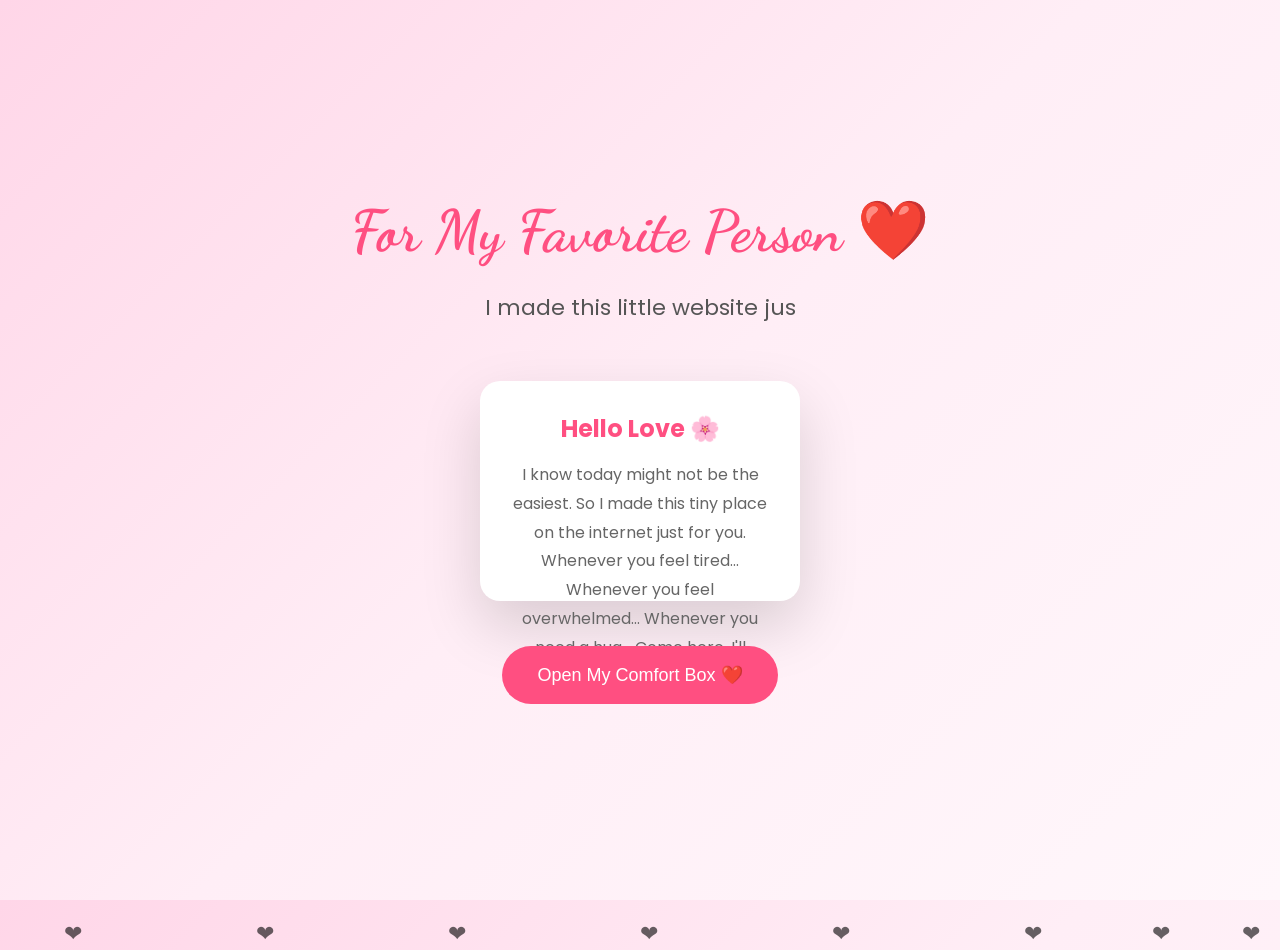
==== index.html @ c2cfd444 "Add files via upload" ====
<!DOCTYPE html>
<html lang="en">

<head>

<meta charset="UTF-8">
<meta name="viewport" content="width=device-width, initial-scale=1.0">

<title>For My Love ❤️</title>

<link rel="preconnect" href="https://fonts.googleapis.com">
<link rel="preconnect" href="https://fonts.gstatic.com" crossorigin>

<link href="https://fonts.googleapis.com/css2?family=Poppins:wght@300;500;700&family=Dancing+Script:wght@700&display=swap" rel="stylesheet">

<link rel="stylesheet" href="style.css">

</head>

<body>

<div class="background"></div>

<div class="hearts">
<span>❤</span>
<span>❤</span>
<span>❤</span>
<span>❤</span>
<span>❤</span>
<span>❤</span>
<span>❤</span>
<span>❤</span>
</div>

<div class="container">

<h1 class="title">
For My Favorite Person ❤️
</h1>

<p id="typing"></p>

<div class="envelope">

<div class="letter">

<h2>Hello Love 🌸</h2>

<p>

I know today might not be the easiest.

So I made this tiny place on the internet just for you.

Whenever you feel tired...

Whenever you feel overwhelmed...

Whenever you need a hug...

Come here.

I'll always be waiting.

❤️

</p>

</div>

</div>

<button id="openBtn">
Open My Comfort Box ❤️
</button>

</div>

<script src="script.js"></script>

</body>

</html>
---- style.css ----
*{
margin:0;
padding:0;
box-sizing:border-box;
}

body{

height:100vh;
overflow:hidden;

font-family:Poppins,sans-serif;

background:linear-gradient(
135deg,
#ffd6e8,
#ffeef6,
#fff7fb
);

display:flex;
justify-content:center;
align-items:center;
position:relative;

}

.container{

text-align:center;
z-index:5;

}

.title{

font-size:58px;
font-family:'Dancing Script',cursive;
color:#ff4f81;

margin-bottom:25px;

animation:fadeDown 1.5s ease;

}

#typing{

font-size:22px;

color:#555;

min-height:40px;

margin-bottom:50px;

}

.envelope{

width:320px;
height:220px;

margin:auto;

background:white;

border-radius:20px;

box-shadow:
0 25px 60px rgba(0,0,0,.15);

padding:30px;

animation:float 4s infinite;

transition:.5s;

}

.envelope:hover{

transform:scale(1.05);

}

.letter h2{

color:#ff4f81;

margin-bottom:15px;

}

.letter p{

line-height:1.8;

color:#666;

}

button{

margin-top:45px;

padding:18px 35px;

font-size:18px;

border:none;

border-radius:50px;

cursor:pointer;

background:#ff4f81;

color:white;

transition:.4s;

}

button:hover{

background:#ff2e69;

transform:translateY(-5px);

box-shadow:0 10px 30px rgba(255,79,129,.4);

}

.hearts span{

position:absolute;

bottom:-50px;

font-size:22px;

animation:rise 12s linear infinite;

opacity:.6;

}

.hearts span:nth-child(1){left:5%;animation-delay:0s;}
.hearts span:nth-child(2){left:20%;animation-delay:2s;}
.hearts span:nth-child(3){left:35%;animation-delay:4s;}
.hearts span:nth-child(4){left:50%;animation-delay:1s;}
.hearts span:nth-child(5){left:65%;animation-delay:6s;}
.hearts span:nth-child(6){left:80%;animation-delay:8s;}
.hearts span:nth-child(7){left:90%;animation-delay:3s;}
.hearts span:nth-child(8){left:97%;animation-delay:5s;}

@keyframes rise{

0%{
transform:translateY(0) scale(.7);
opacity:0;
}

30%{
opacity:.6;
}

100%{

transform:translateY(-120vh) scale(1.3);
opacity:0;

}

}

@keyframes float{

0%{
transform:translateY(0);
}

50%{
transform:translateY(-12px);
}

100%{
transform:translateY(0);
}

}

@keyframes fadeDown{

from{

opacity:0;
transform:translateY(-40px);

}

to{

opacity:1;
transform:translateY(0);

}

}

@media(max-width:768px){

.title{

font-size:42px;

}

.envelope{

width:90%;
height:auto;

}

}
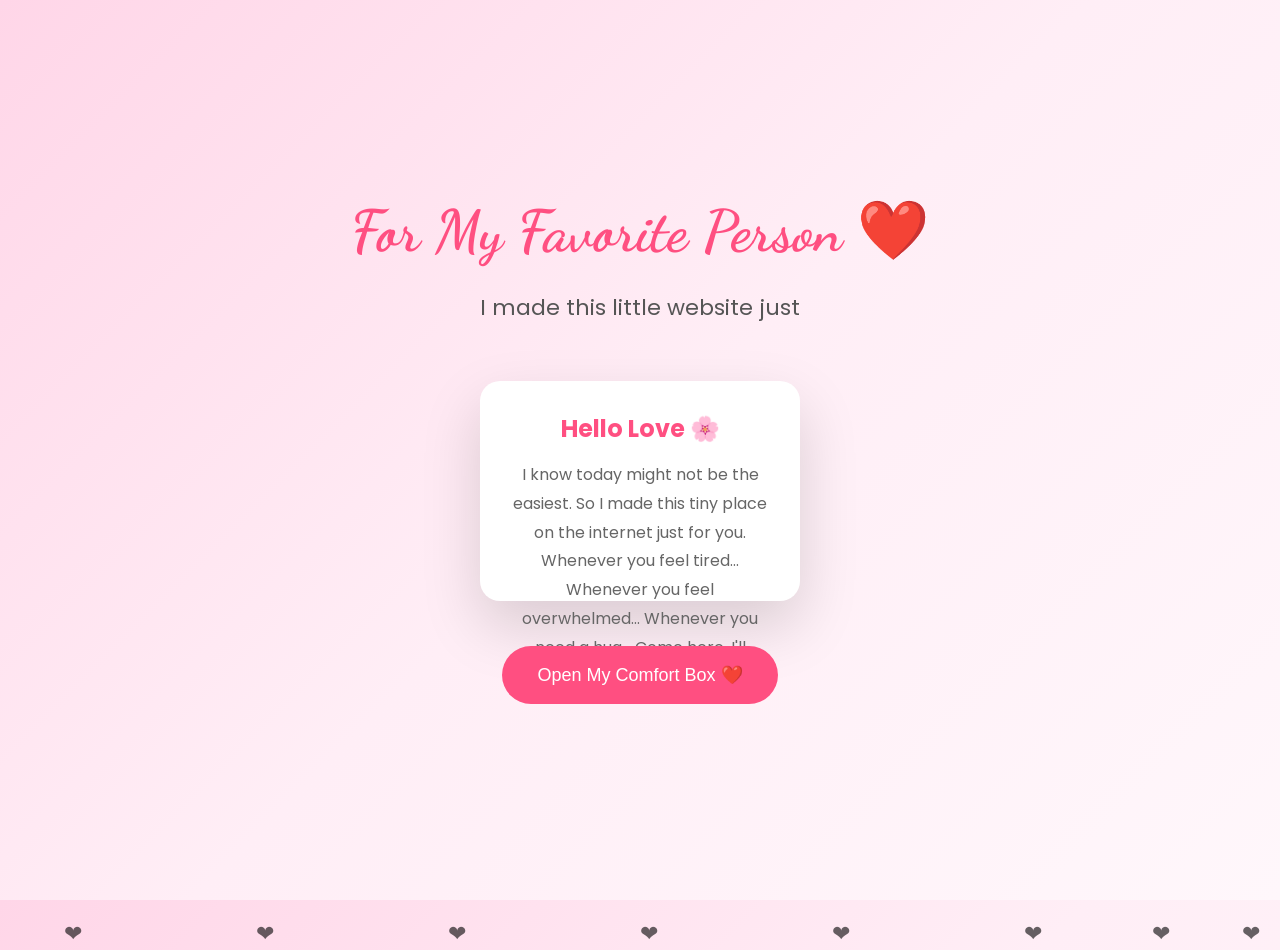
==== commit 9b059070: "Update index.html" ====
--- a/index.html
+++ b/index.html
@@ -80,4 +80,5 @@
 
 </body>
 
-</html>+</html>
+<link href="https://fonts.googleapis.com/css2?family=Cormorant+Garamond:wght@400;600;700&family=Inter:wght@300;400;500;600&display=swap" rel="stylesheet">
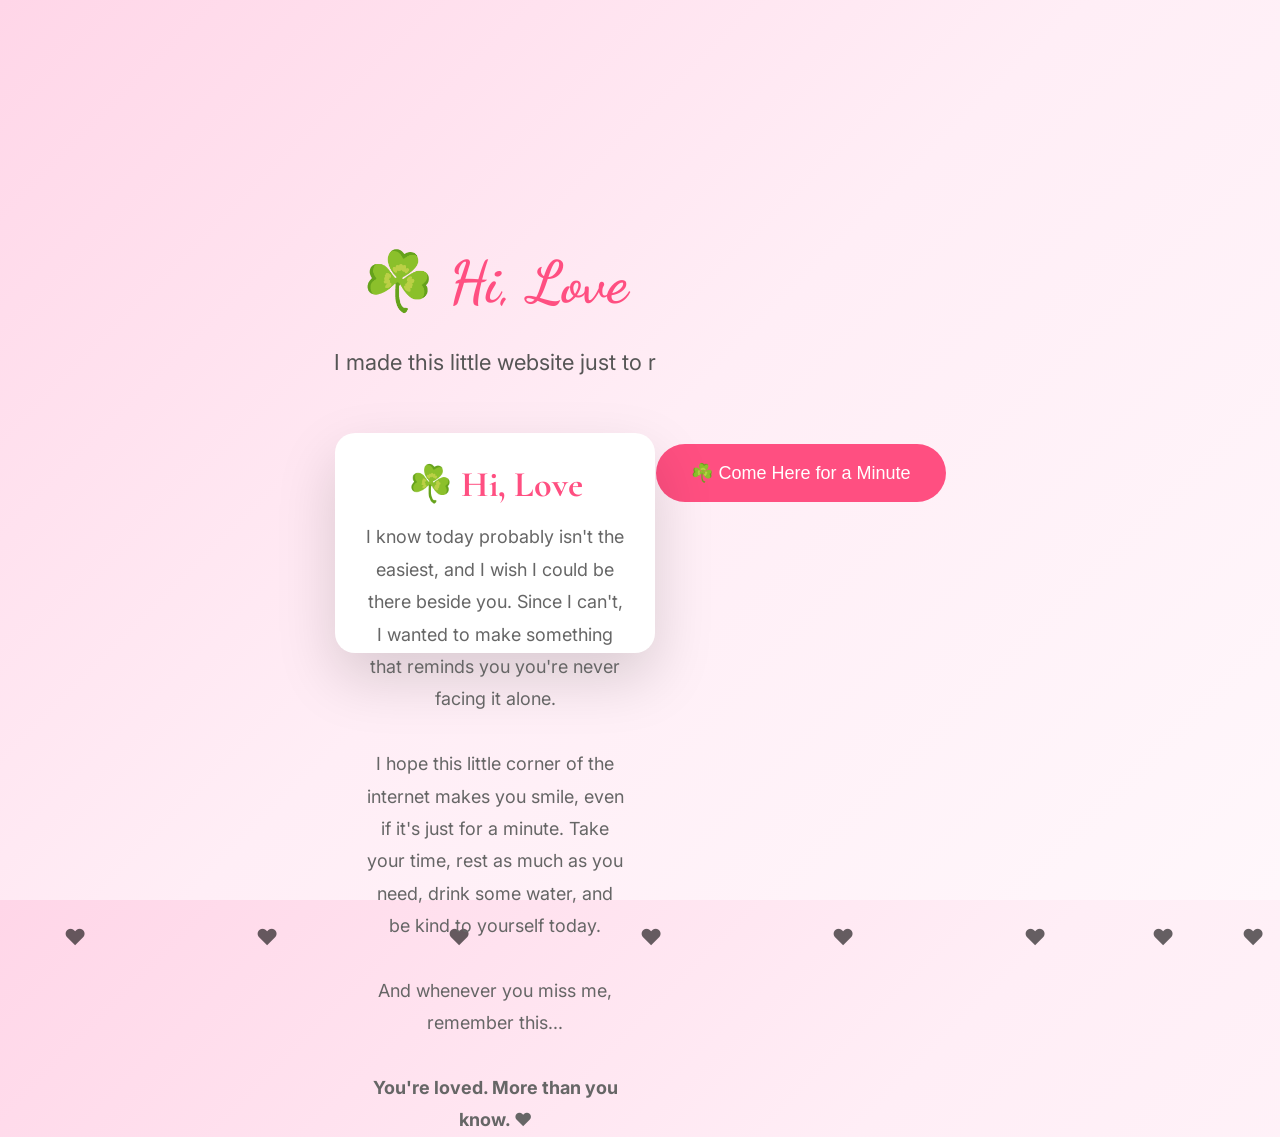
==== commit 40eb2869: "Update index.html" ====
--- a/index.html
+++ b/index.html
@@ -35,7 +35,7 @@
 <div class="container">
 
 <h1 class="title">
-For My Favorite Person ❤️
+☘️ Hi, Love
 </h1>
 
 <p id="typing"></p>
@@ -44,25 +44,34 @@
 
 <div class="letter">
 
-<h2>Hello Love 🌸</h2>
+<h2>☘️ Hi, Love</h2>
 
 <p>
 
-I know today might not be the easiest.
+I know today probably isn't the easiest, and I wish I could be there beside you.
 
-So I made this tiny place on the internet just for you.
+Since I can't, I wanted to make something that reminds you you're never facing it alone.
 
-Whenever you feel tired...
+<br><br>
 
-Whenever you feel overwhelmed...
+I hope this little corner of the internet makes you smile, even if it's just for a minute.
 
-Whenever you need a hug...
+Take your time, rest as much as you need, drink some water, and be kind to yourself today.
 
-Come here.
+<br><br>
 
-I'll always be waiting.
+And whenever you miss me, remember this...
 
-❤️
+<br><br>
+
+<strong>You're loved. More than you know. ❤️</strong>
+
+</p>
+
+</div>
+</p>
+
+</div>
 
 </p>
 
@@ -71,7 +80,7 @@
 </div>
 
 <button id="openBtn">
-Open My Comfort Box ❤️
+☘️ Come Here for a Minute
 </button>
 
 </div>
--- a/style.css
+++ b/style.css
@@ -224,4 +224,27 @@
 
 }
 
-}+}
+body{
+    font-family: 'Inter', sans-serif;
+}
+
+h1{
+    font-family: 'Cormorant Garamond', serif;
+    font-size: 64px;
+    font-weight:700;
+    color:#ff4d7d;
+}
+
+h2{
+    font-family:'Cormorant Garamond', serif;
+    font-size:36px;
+    color:#ff4d7d;
+}
+
+p{
+    font-family:'Inter',sans-serif;
+    font-size:18px;
+    line-height:1.9;
+    color:#555;
+}
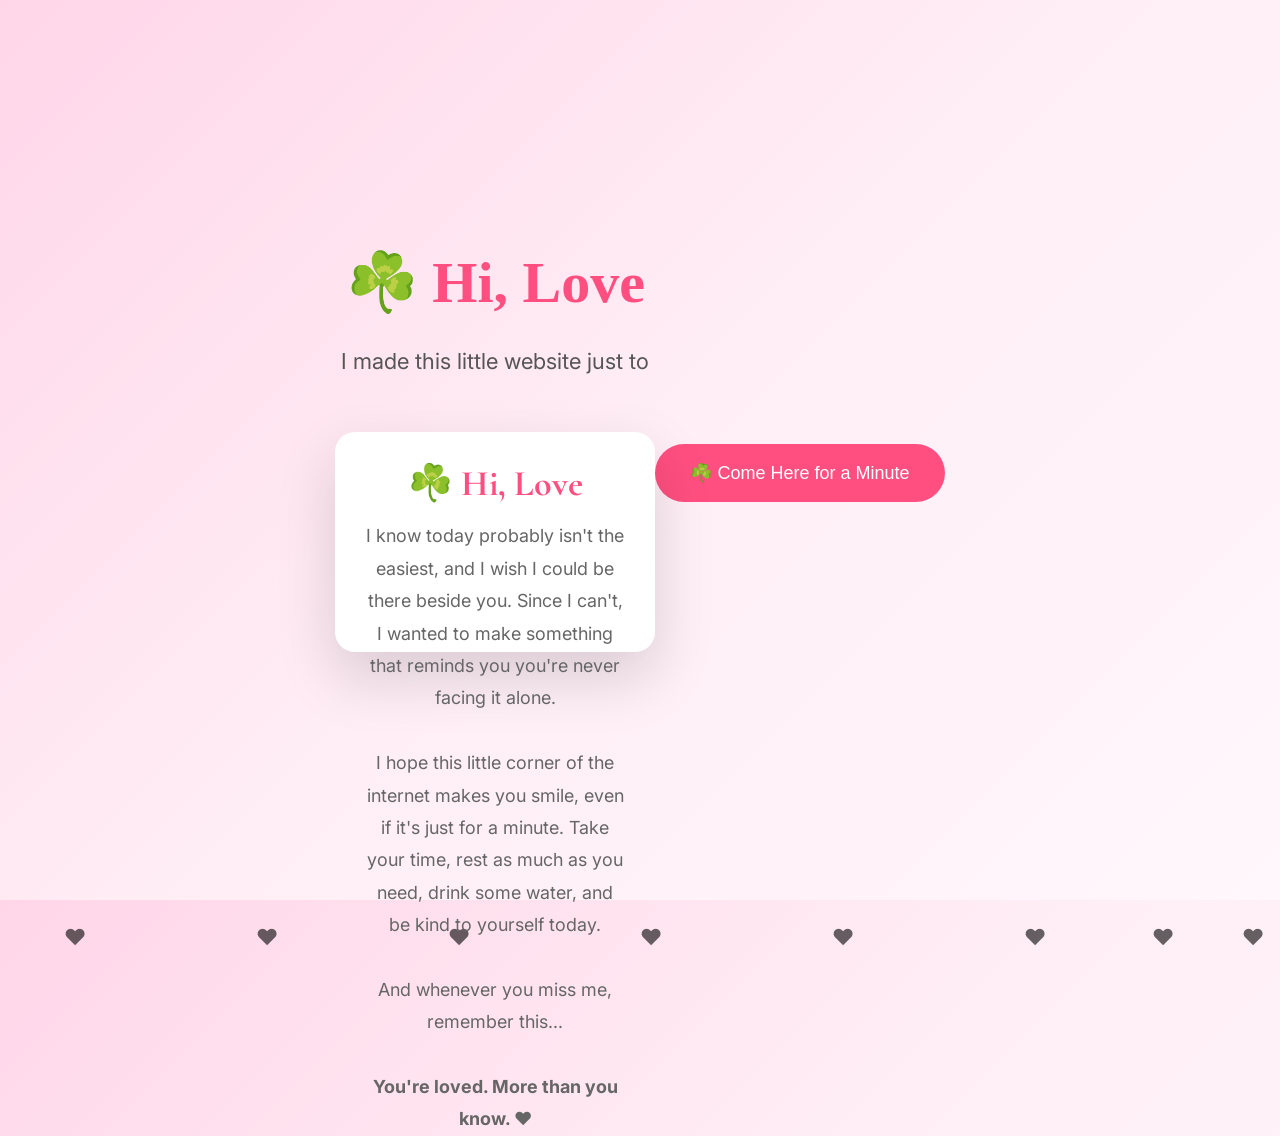
==== commit ba1e0347: "Update index.html" ====
--- a/index.html
+++ b/index.html
@@ -11,7 +11,7 @@
 <link rel="preconnect" href="https://fonts.googleapis.com">
 <link rel="preconnect" href="https://fonts.gstatic.com" crossorigin>
 
-<link href="https://fonts.googleapis.com/css2?family=Poppins:wght@300;500;700&family=Dancing+Script:wght@700&display=swap" rel="stylesheet">
+<link href="https://fonts.googleapis.com/css2?family=Cormorant+Garamond:wght@500;600;700&family=Inter:wght@300;400;500;600&display=swap" rel="stylesheet">
 
 <link rel="stylesheet" href="style.css">
 
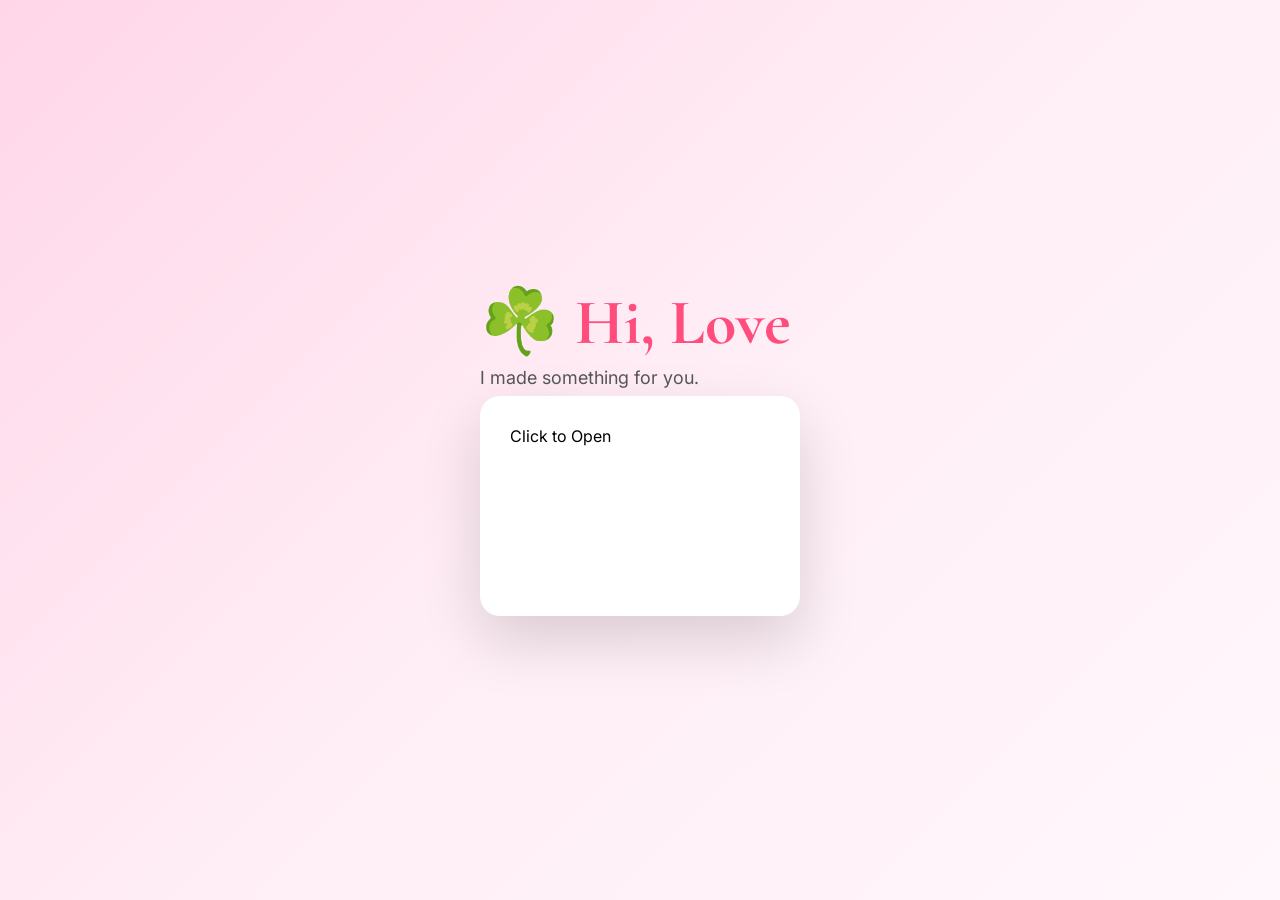
==== commit c98469da: "Update index.html" ====
--- a/index.html
+++ b/index.html
@@ -1,93 +1,40 @@
 <!DOCTYPE html>
 <html lang="en">
+<head>
+    <meta charset="UTF-8">
+    <meta name="viewport" content="width=device-width, initial-scale=1.0">
+    <title>A Little Place For You ❤️</title>
 
-<head>
+    <link rel="stylesheet" href="style.css">
 
-<meta charset="UTF-8">
-<meta name="viewport" content="width=device-width, initial-scale=1.0">
-
-<title>For My Love ❤️</title>
-
-<link rel="preconnect" href="https://fonts.googleapis.com">
-<link rel="preconnect" href="https://fonts.gstatic.com" crossorigin>
-
-<link href="https://fonts.googleapis.com/css2?family=Cormorant+Garamond:wght@500;600;700&family=Inter:wght@300;400;500;600&display=swap" rel="stylesheet">
-
-<link rel="stylesheet" href="style.css">
-
+    <link href="https://fonts.googleapis.com/css2?family=Cormorant+Garamond:wght@500;600;700&family=Inter:wght@300;400;500;600&display=swap" rel="stylesheet">
 </head>
 
 <body>
 
-<div class="background"></div>
+<div class="hero">
 
-<div class="hearts">
-<span>❤</span>
-<span>❤</span>
-<span>❤</span>
-<span>❤</span>
-<span>❤</span>
-<span>❤</span>
-<span>❤</span>
-<span>❤</span>
-</div>
+    <h1>☘️ Hi, Love</h1>
 
-<div class="container">
+    <p class="subtitle">
+        I made something for you.
+    </p>
 
-<h1 class="title">
-☘️ Hi, Love
-</h1>
+    <div class="envelope" id="envelope">
 
-<p id="typing"></p>
+        <div class="flap"></div>
 
-<div class="envelope">
+        <div class="body"></div>
 
-<div class="letter">
+        <span class="clickText">
+            Click to Open
+        </span>
 
-<h2>☘️ Hi, Love</h2>
-
-<p>
-
-I know today probably isn't the easiest, and I wish I could be there beside you.
-
-Since I can't, I wanted to make something that reminds you you're never facing it alone.
-
-<br><br>
-
-I hope this little corner of the internet makes you smile, even if it's just for a minute.
-
-Take your time, rest as much as you need, drink some water, and be kind to yourself today.
-
-<br><br>
-
-And whenever you miss me, remember this...
-
-<br><br>
-
-<strong>You're loved. More than you know. ❤️</strong>
-
-</p>
-
-</div>
-</p>
-
-</div>
-
-</p>
-
-</div>
-
-</div>
-
-<button id="openBtn">
-☘️ Come Here for a Minute
-</button>
+    </div>
 
 </div>
 
 <script src="script.js"></script>
 
 </body>
-
 </html>
-<link href="https://fonts.googleapis.com/css2?family=Cormorant+Garamond:wght@400;600;700&family=Inter:wght@300;400;500;600&display=swap" rel="stylesheet">
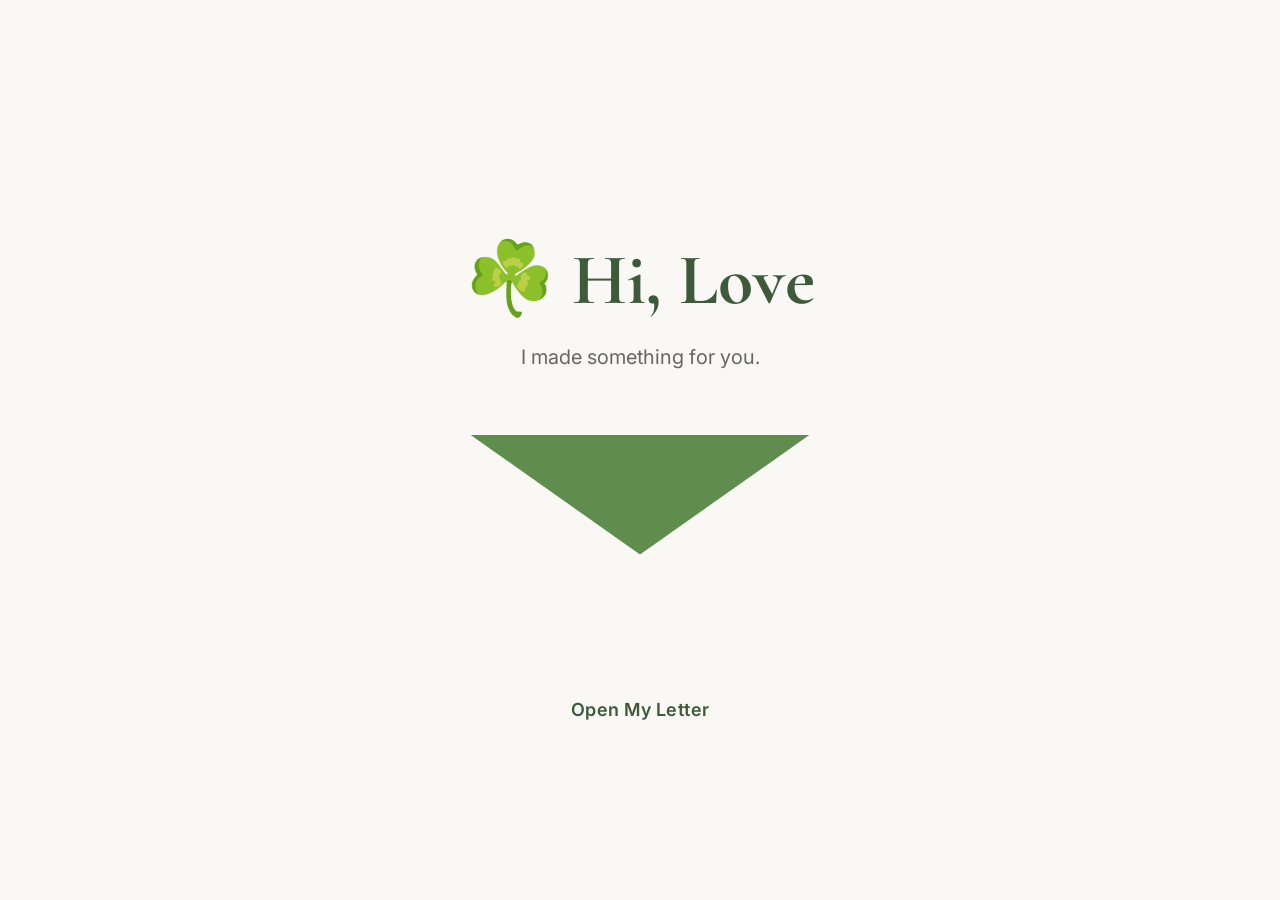
==== commit b3ec3a49: "Update index.html" ====
--- a/index.html
+++ b/index.html
@@ -20,16 +20,25 @@
         I made something for you.
     </p>
 
-    <div class="envelope" id="envelope">
+   <div class="envelope" id="envelope">
 
-        <div class="flap"></div>
+    <div class="back"></div>
 
-        <div class="body"></div>
+    <div class="letter"></div>
 
-        <span class="clickText">
-            Click to Open
-        </span>
+    <div class="left-fold"></div>
 
+    <div class="right-fold"></div>
+
+    <div class="bottom-fold"></div>
+
+    <div class="flap"></div>
+
+    <span class="clickText">
+        Open My Letter
+    </span>
+
+</div>
     </div>
 
 </div>
--- a/style.css
+++ b/style.css
@@ -1,250 +1,213 @@
 *{
-margin:0;
-padding:0;
-box-sizing:border-box;
+    margin:0;
+    padding:0;
+    box-sizing:border-box;
 }
 
 body{
 
-height:100vh;
-overflow:hidden;
-
-font-family:Poppins,sans-serif;
-
-background:linear-gradient(
-135deg,
-#ffd6e8,
-#ffeef6,
-#fff7fb
-);
-
-display:flex;
-justify-content:center;
-align-items:center;
-position:relative;
-
-}
-
-.container{
-
-text-align:center;
-z-index:5;
-
-}
-
-.title{
-
-font-size:58px;
-font-family:'Dancing Script',cursive;
-color:#ff4f81;
-
-margin-bottom:25px;
-
-animation:fadeDown 1.5s ease;
-
-}
-
-#typing{
-
-font-size:22px;
-
-color:#555;
-
-min-height:40px;
-
-margin-bottom:50px;
+    font-family:'Inter',sans-serif;
+
+    background:#FAF8F4;
+
+    color:#3B3B3B;
+
+    min-height:100vh;
+
+    display:flex;
+
+    justify-content:center;
+
+    align-items:center;
+
+    overflow:hidden;
+
+}
+
+.hero{
+
+    width:100%;
+
+    max-width:900px;
+
+    padding:40px;
+
+    text-align:center;
+
+}
+
+.hero h1{
+
+    font-family:'Cormorant Garamond',serif;
+
+    font-size:72px;
+
+    font-weight:700;
+
+    color:#3D5A3A;
+
+    margin-bottom:15px;
+
+}
+
+.subtitle{
+
+    font-size:20px;
+
+    color:#666;
+
+    margin-bottom:60px;
+
+    line-height:1.8;
 
 }
 
 .envelope{
 
-width:320px;
-height:220px;
-
-margin:auto;
-
-background:white;
-
-border-radius:20px;
-
-box-shadow:
-0 25px 60px rgba(0,0,0,.15);
-
-padding:30px;
-
-animation:float 4s infinite;
-
-transition:.5s;
+    width:340px;
+
+    height:230px;
+
+    margin:auto;
+
+    position:relative;
+
+    cursor:pointer;
+
+    transition:.35s ease;
 
 }
 
 .envelope:hover{
 
-transform:scale(1.05);
-
-}
-
-.letter h2{
-
-color:#ff4f81;
-
-margin-bottom:15px;
-
-}
-
-.letter p{
-
-line-height:1.8;
-
-color:#666;
-
-}
-
-button{
-
-margin-top:45px;
-
-padding:18px 35px;
+    transform:translateY(-8px) scale(1.02);
+
+}
+
+.body{
+
+    position:absolute;
+
+    bottom:0;
+
+    width:100%;
+
+    height:170px;
+
+    background:white;
+
+    border-radius:0 0 14px 14px;
+
+    box-shadow:0 20px 40px rgba(0,0,0,.12);
+
+}
+
+.flap{
+
+    position:absolute;
+
+    top:0;
+
+    width:100%;
+
+    height:120px;
+
+    background:#5F8D4E;
+
+    clip-path:polygon(0 0,100% 0,50% 100%);
+
+    z-index:2;
+
+}
+
+.clickText{
+
+    position:absolute;
+
+    width:100%;
+
+    bottom:-55px;
+
+    left:0;
+
+    font-size:18px;
+
+    color:#3D5A3A;
+
+    font-weight:600;
+
+    letter-spacing:.5px;
+
+}
+
+@keyframes float{
+
+    0%{
+
+        transform:translateY(0px);
+
+    }
+
+    50%{
+
+        transform:translateY(-8px);
+
+    }
+
+    100%{
+
+        transform:translateY(0px);
+
+    }
+
+}
+
+.envelope{
+
+    animation:float 3.5s ease-in-out infinite;
+
+}
+
+@media(max-width:768px){
+
+.hero{
+
+padding:25px;
+
+}
+
+.hero h1{
+
+font-size:52px;
+
+}
+
+.subtitle{
 
 font-size:18px;
 
-border:none;
-
-border-radius:50px;
-
-cursor:pointer;
-
-background:#ff4f81;
-
-color:white;
-
-transition:.4s;
-
-}
-
-button:hover{
-
-background:#ff2e69;
-
-transform:translateY(-5px);
-
-box-shadow:0 10px 30px rgba(255,79,129,.4);
-
-}
-
-.hearts span{
-
-position:absolute;
-
-bottom:-50px;
-
-font-size:22px;
-
-animation:rise 12s linear infinite;
-
-opacity:.6;
-
-}
-
-.hearts span:nth-child(1){left:5%;animation-delay:0s;}
-.hearts span:nth-child(2){left:20%;animation-delay:2s;}
-.hearts span:nth-child(3){left:35%;animation-delay:4s;}
-.hearts span:nth-child(4){left:50%;animation-delay:1s;}
-.hearts span:nth-child(5){left:65%;animation-delay:6s;}
-.hearts span:nth-child(6){left:80%;animation-delay:8s;}
-.hearts span:nth-child(7){left:90%;animation-delay:3s;}
-.hearts span:nth-child(8){left:97%;animation-delay:5s;}
-
-@keyframes rise{
-
-0%{
-transform:translateY(0) scale(.7);
-opacity:0;
-}
-
-30%{
-opacity:.6;
-}
-
-100%{
-
-transform:translateY(-120vh) scale(1.3);
-opacity:0;
-
-}
-
-}
-
-@keyframes float{
-
-0%{
-transform:translateY(0);
-}
-
-50%{
-transform:translateY(-12px);
-}
-
-100%{
-transform:translateY(0);
-}
-
-}
-
-@keyframes fadeDown{
-
-from{
-
-opacity:0;
-transform:translateY(-40px);
-
-}
-
-to{
-
-opacity:1;
-transform:translateY(0);
-
-}
-
-}
-
-@media(max-width:768px){
-
-.title{
-
-font-size:42px;
+margin-bottom:45px;
 
 }
 
 .envelope{
 
-width:90%;
-height:auto;
-
-}
-
-}
-body{
-    font-family: 'Inter', sans-serif;
-}
-
-h1{
-    font-family: 'Cormorant Garamond', serif;
-    font-size: 64px;
-    font-weight:700;
-    color:#ff4d7d;
-}
-
-h2{
-    font-family:'Cormorant Garamond', serif;
-    font-size:36px;
-    color:#ff4d7d;
-}
-
-p{
-    font-family:'Inter',sans-serif;
-    font-size:18px;
-    line-height:1.9;
-    color:#555;
-}
+width:280px;
+
+height:200px;
+
+}
+
+.body{
+
+height:145px;
+
+}
+
+.flap{
+
+height:100px;
+
+}
+
+}
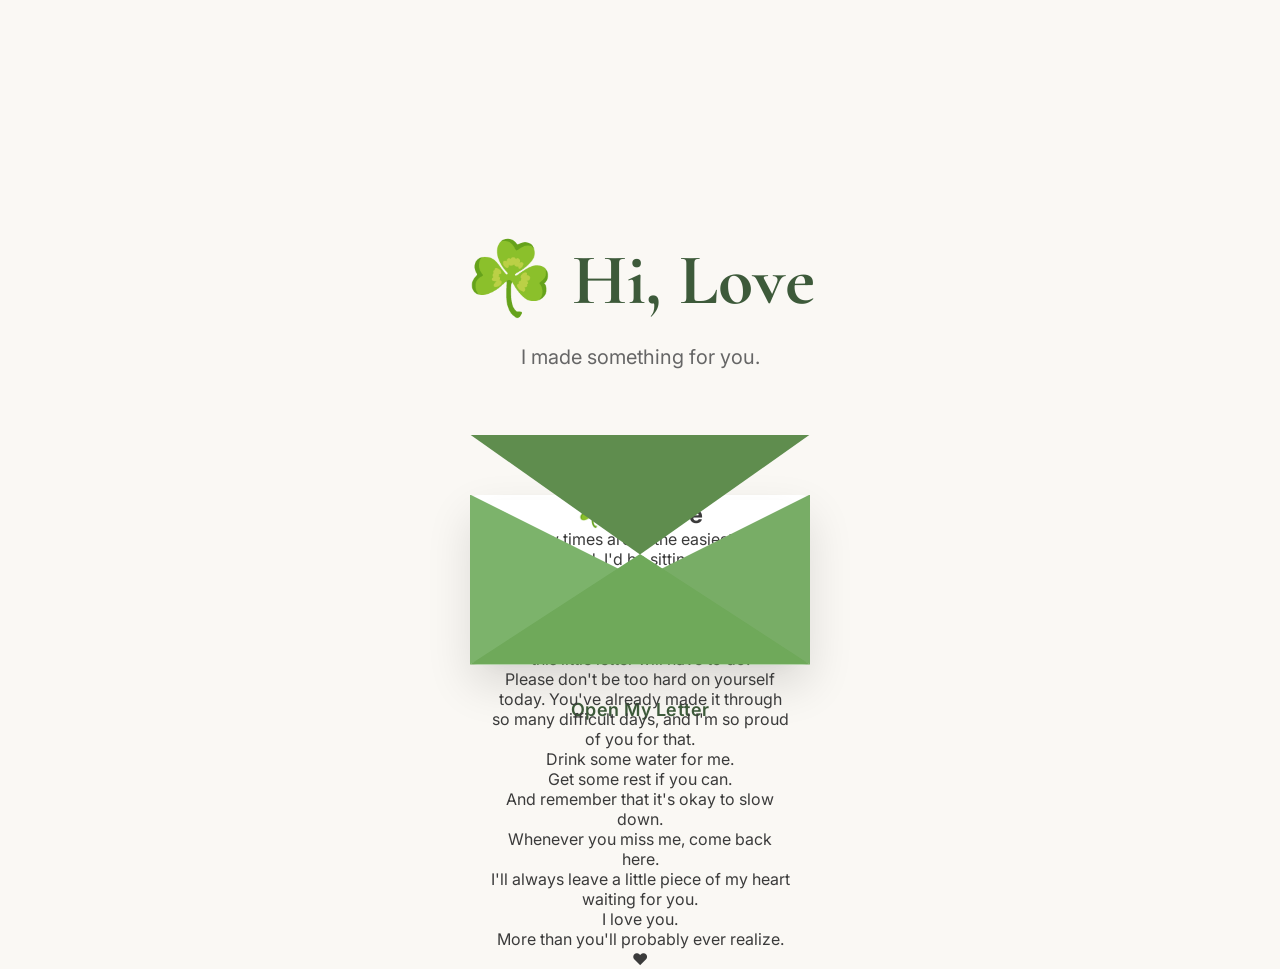
==== commit bcafb902: "Update index.html" ====
--- a/index.html
+++ b/index.html
@@ -24,7 +24,46 @@
 
     <div class="back"></div>
 
-    <div class="letter"></div>
+    <div class="letter">
+
+    <div class="letter-content">
+
+        <h2>☘️ Hi, Love</h2>
+
+        <p>
+            I know times aren't the easiest right now. If I could, I'd be sitting right beside you, reminding you that everything will be okay.
+        </p>
+
+        <p>
+            I wish I could wrap you in a hug instead of sending you a website, but until I can, this little letter will have to do.
+        </p>
+
+        <p>
+            Please don't be too hard on yourself today. You've already made it through so many difficult days, and I'm so proud of you for that.
+        </p>
+
+        <p>
+            Drink some water for me.<br>
+            Get some rest if you can.<br>
+            And remember that it's okay to slow down.
+        </p>
+
+        <p>
+            Whenever you miss me, come back here.
+        </p>
+
+        <p>
+            I'll always leave a little piece of my heart waiting for you.
+        </p>
+
+        <p class="ending">
+            I love you.<br>
+            More than you'll probably ever realize. ❤️
+        </p>
+
+    </div>
+
+</div>
 
     <div class="left-fold"></div>
 
--- a/style.css
+++ b/style.css
@@ -84,130 +84,227 @@
 
 }
 
+.back{
+
+    position:absolute;
+
+    bottom:0;
+
+    width:100%;
+
+    height:170px;
+
+    background:#ffffff;
+
+    border-radius:8px;
+
+    box-shadow:0 20px 45px rgba(0,0,0,.12);
+
+}
+
+.bottom-fold{
+
+    position:absolute;
+
+    bottom:0;
+
+    width:100%;
+
+    height:170px;
+
+    background:#6FA95A;
+
+    clip-path:polygon(0 100%,50% 35%,100% 100%);
+
+    z-index:4;
+
+}
+
+.left-fold{
+
+    position:absolute;
+
+    left:0;
+
+    bottom:0;
+
+    width:50%;
+
+    height:170px;
+
+    background:#7CB36B;
+
+    clip-path:polygon(0 0,100% 50%,0 100%);
+
+    z-index:3;
+
+}
+
+.right-fold{
+
+    position:absolute;
+
+    right:0;
+
+    bottom:0;
+
+    width:50%;
+
+    height:170px;
+
+    background:#78AD66;
+
+    clip-path:polygon(100% 0,0 50%,100% 100%);
+
+    z-index:3;
+
+}
+
+.letter{
+
+    position:absolute;
+
+    left:50%;
+
+    bottom:15px;
+
+    transform:translateX(-50%) translateY(0);
+
+    width:88%;
+
+    height:150px;
+
+    background:white;
+
+    border-radius:8px;
+
+    box-shadow:0 10px 20px rgba(0,0,0,.08);
+
+    z-index:2;
+
+    transition:all .9s ease;
+
+}
+
+.flap{
+
+    position:absolute;
+
+    top:0;
+
+    left:0;
+
+    width:100%;
+
+    height:120px;
+
+    background:#5F8D4E;
+
+    clip-path:polygon(0 0,100% 0,50% 100%);
+
+    transform-origin:top;
+
+    z-index:5;
+
+    transition:transform .8s ease;
+
+}
+
+.clickText{
+
+    position:absolute;
+
+    width:100%;
+
+    bottom:-55px;
+
+    left:0;
+
+    font-size:18px;
+
+    color:#3D5A3A;
+
+    font-weight:600;
+
+    letter-spacing:.5px;
+
+}
+
+@keyframes float{
+
+    0%{
+
+        transform:translateY(0px);
+
+    }
+
+    50%{
+
+        transform:translateY(-8px);
+
+    }
+
+    100%{
+
+        transform:translateY(0px);
+
+    }
+
+}
+
+.envelope{
+
+    animation:float 3.5s ease-in-out infinite;
+
+}
+
+@media(max-width:768px){
+
+.hero{
+
+padding:25px;
+
+}
+
+.hero h1{
+
+font-size:52px;
+
+}
+
+.subtitle{
+
+font-size:18px;
+
+margin-bottom:45px;
+
+}
+
+.envelope{
+
+width:280px;
+
+height:200px;
+
+}
+
 .body{
 
-    position:absolute;
-
-    bottom:0;
-
-    width:100%;
-
-    height:170px;
-
-    background:white;
-
-    border-radius:0 0 14px 14px;
-
-    box-shadow:0 20px 40px rgba(0,0,0,.12);
+height:145px;
 
 }
 
 .flap{
 
-    position:absolute;
-
-    top:0;
-
-    width:100%;
-
-    height:120px;
-
-    background:#5F8D4E;
-
-    clip-path:polygon(0 0,100% 0,50% 100%);
-
-    z-index:2;
-
-}
-
-.clickText{
-
-    position:absolute;
-
-    width:100%;
-
-    bottom:-55px;
-
-    left:0;
-
-    font-size:18px;
-
-    color:#3D5A3A;
-
-    font-weight:600;
-
-    letter-spacing:.5px;
-
-}
-
-@keyframes float{
-
-    0%{
-
-        transform:translateY(0px);
-
-    }
-
-    50%{
-
-        transform:translateY(-8px);
-
-    }
-
-    100%{
-
-        transform:translateY(0px);
-
-    }
-
-}
-
-.envelope{
-
-    animation:float 3.5s ease-in-out infinite;
-
-}
-
-@media(max-width:768px){
-
-.hero{
-
-padding:25px;
-
-}
-
-.hero h1{
-
-font-size:52px;
-
-}
-
-.subtitle{
-
-font-size:18px;
-
-margin-bottom:45px;
-
-}
-
-.envelope{
-
-width:280px;
-
-height:200px;
-
-}
-
-.body{
-
-height:145px;
-
-}
-
-.flap{
-
 height:100px;
 
 }
 
 }
+.envelope.open .flap{
+    transform: rotateX(180deg);
+}
+
+.envelope.open .letter{
+    transform: translateX(-50%) translateY(-140px);
+}
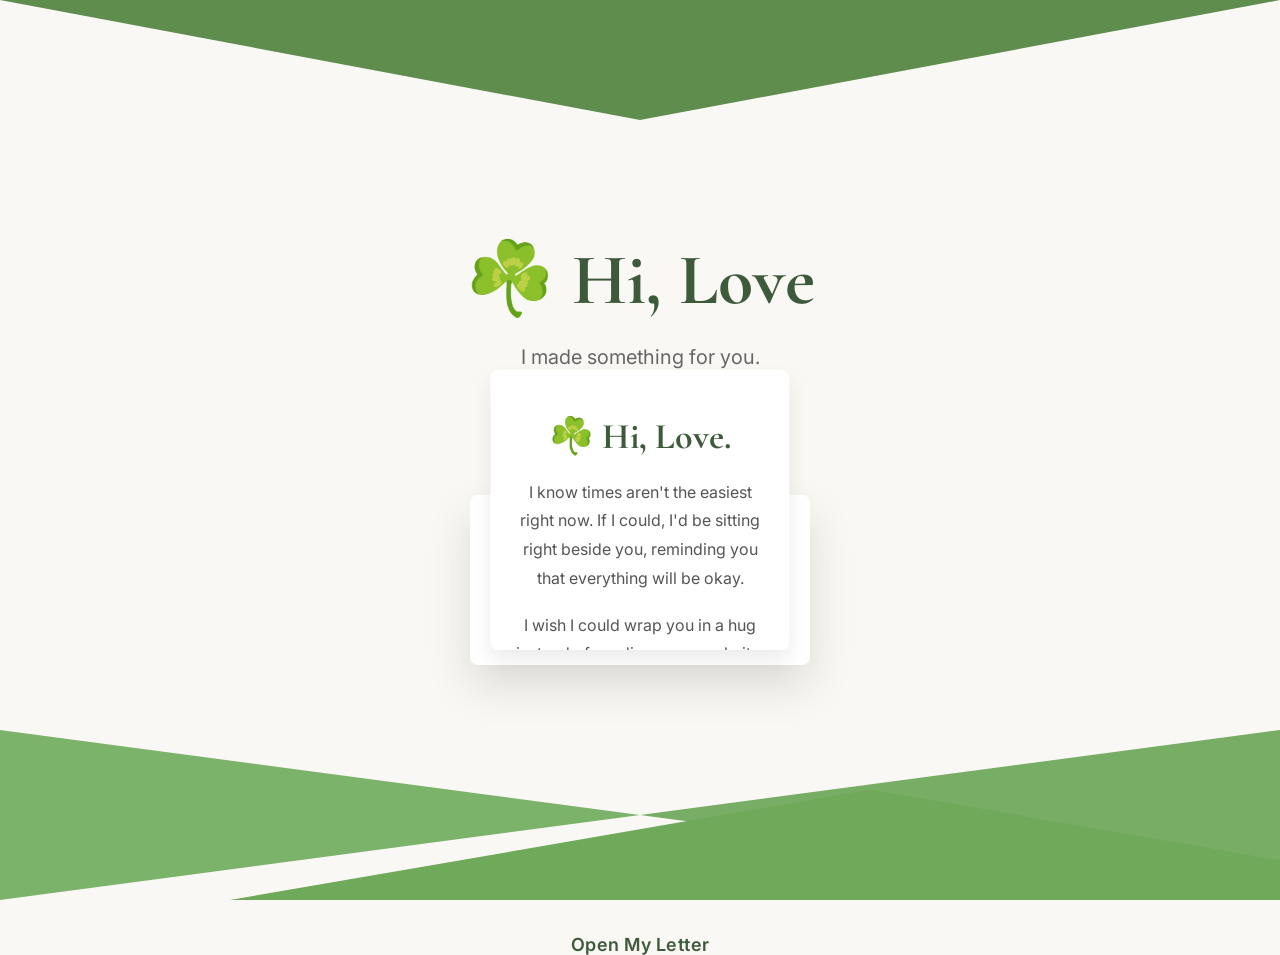
==== commit 0c218616: "Update index.html" ====
--- a/index.html
+++ b/index.html
@@ -25,6 +25,42 @@
     <div class="back"></div>
 
     <div class="letter">
+
+    <div class="letter-content">
+
+        <h2>☘️ Hi, Love.</h2>
+
+        <p>
+            I know times aren't the easiest right now. If I could, I'd be sitting right beside you, reminding you that everything will be okay.
+        </p>
+
+        <p>
+            I wish I could wrap you in a hug instead of sending you a website, but until I can, this little letter will have to do.
+        </p>
+
+        <p>
+            Please don't be too hard on yourself today. You've already made it through so many difficult days, and I'm so proud of you for that.
+        </p>
+
+        <p>
+            Drink some water for me.<br>
+            Get some rest if you can.<br>
+            And remember that it's okay to slow down.
+        </p>
+
+        <p>
+            Whenever you miss me, come back here.
+        </p>
+
+        <div class="ending">
+            I'll always leave a little piece of my heart waiting for you.<br><br>
+            I love you.<br>
+            More than you'll probably ever realize. ❤️
+        </div>
+
+    </div>
+
+</div>
 
     <div class="letter-content">
 
--- a/style.css
+++ b/style.css
@@ -172,7 +172,7 @@
 
     width:88%;
 
-    height:150px;
+    height:280px;
 
     background:white;
 
@@ -306,5 +306,68 @@
 }
 
 .envelope.open .letter{
-    transform: translateX(-50%) translateY(-140px);
-}
+    transform: translateX(-50%) translateY(-260px);
+}
+/* ===========================
+   LETTER CONTENT
+=========================== */
+
+.letter{
+    overflow: hidden;
+}
+
+.letter-content{
+
+    padding:45px 25px 25px;
+
+    height:100%;
+
+    overflow-y:auto;
+
+    scrollbar-width:none;
+
+}
+
+.letter-content::-webkit-scrollbar{
+    display:none;
+}
+
+.letter-content h2{
+
+    font-family:'Cormorant Garamond', serif;
+
+    font-size:36px;
+
+    color:#3D5A3A;
+
+    margin-bottom:20px;
+
+}
+
+.letter-content p{
+
+    font-family:'Inter', sans-serif;
+
+    font-size:16px;
+
+    line-height:1.8;
+
+    color:#555;
+
+    margin-bottom:18px;
+
+}
+
+.ending{
+
+    text-align:center;
+
+    margin-top:30px;
+
+    font-weight:600;
+
+    color:#3D5A3A;
+
+    font-size:18px;
+
+}
